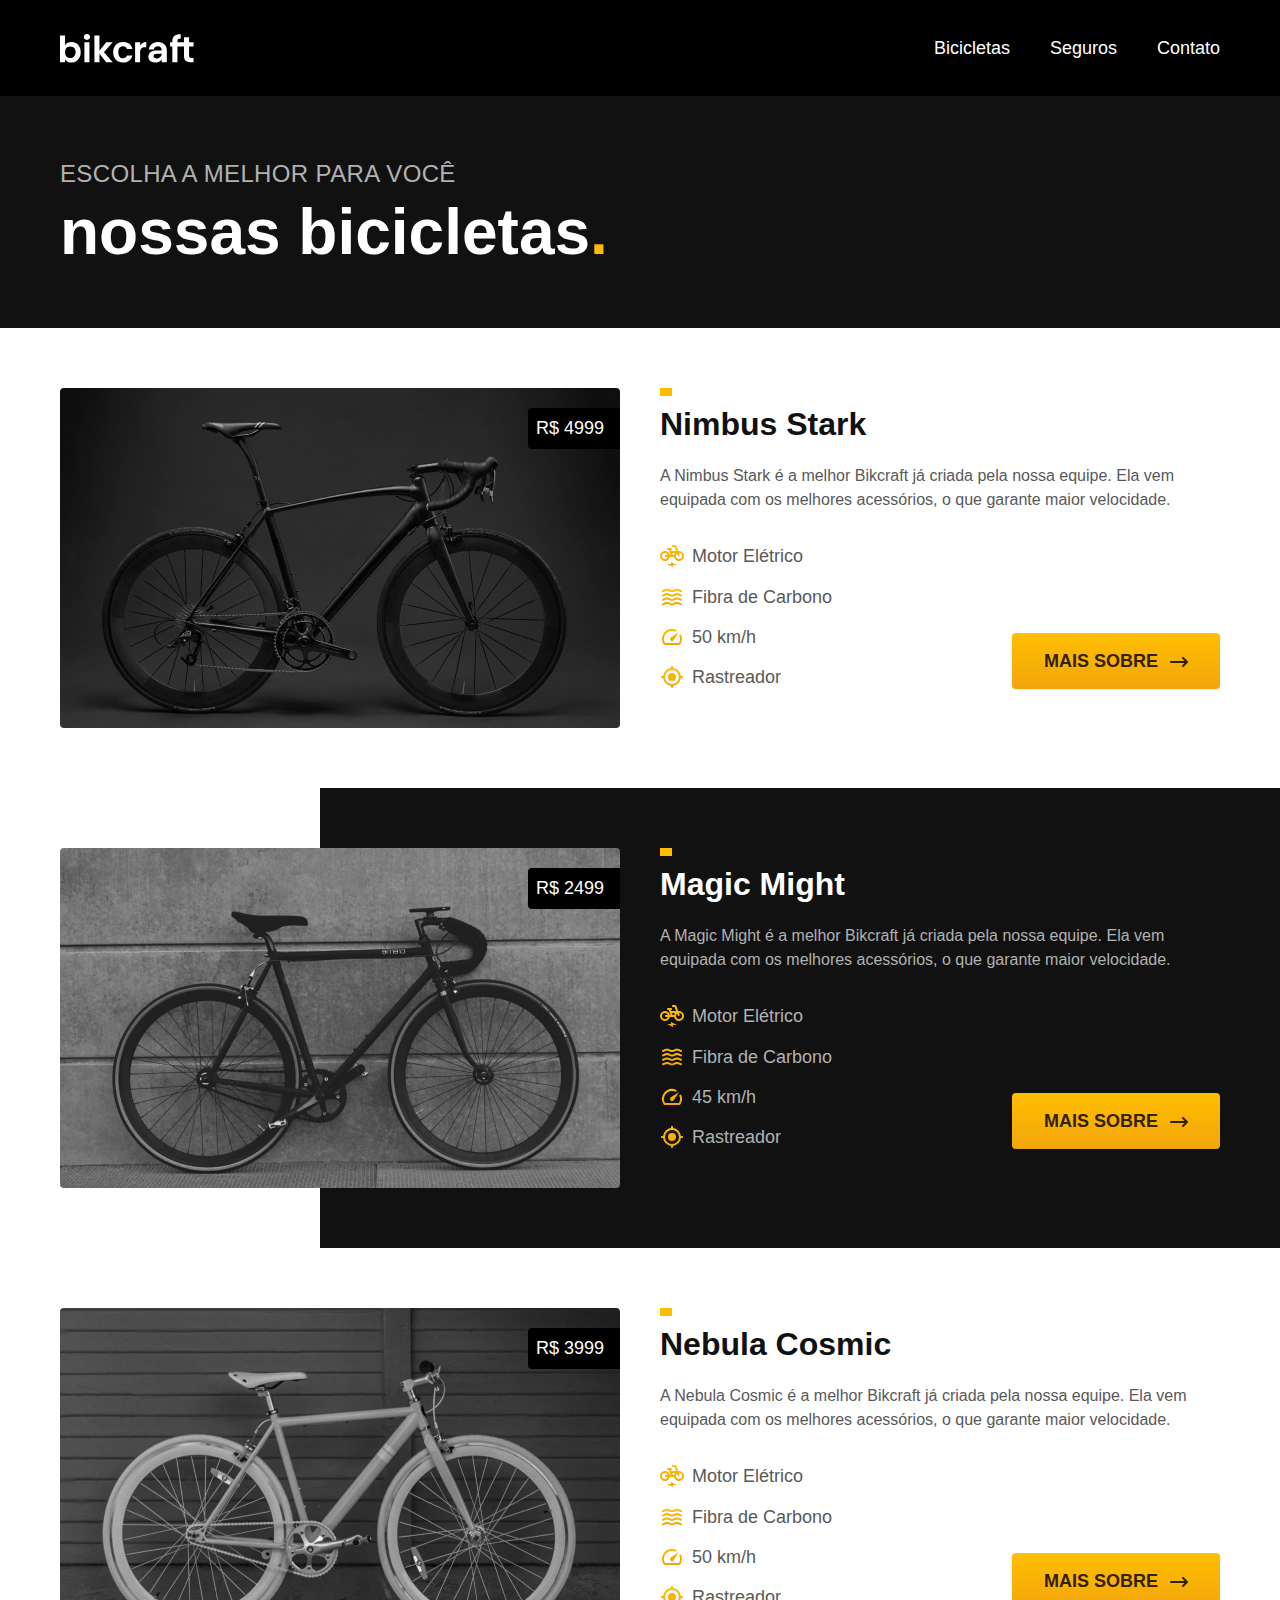
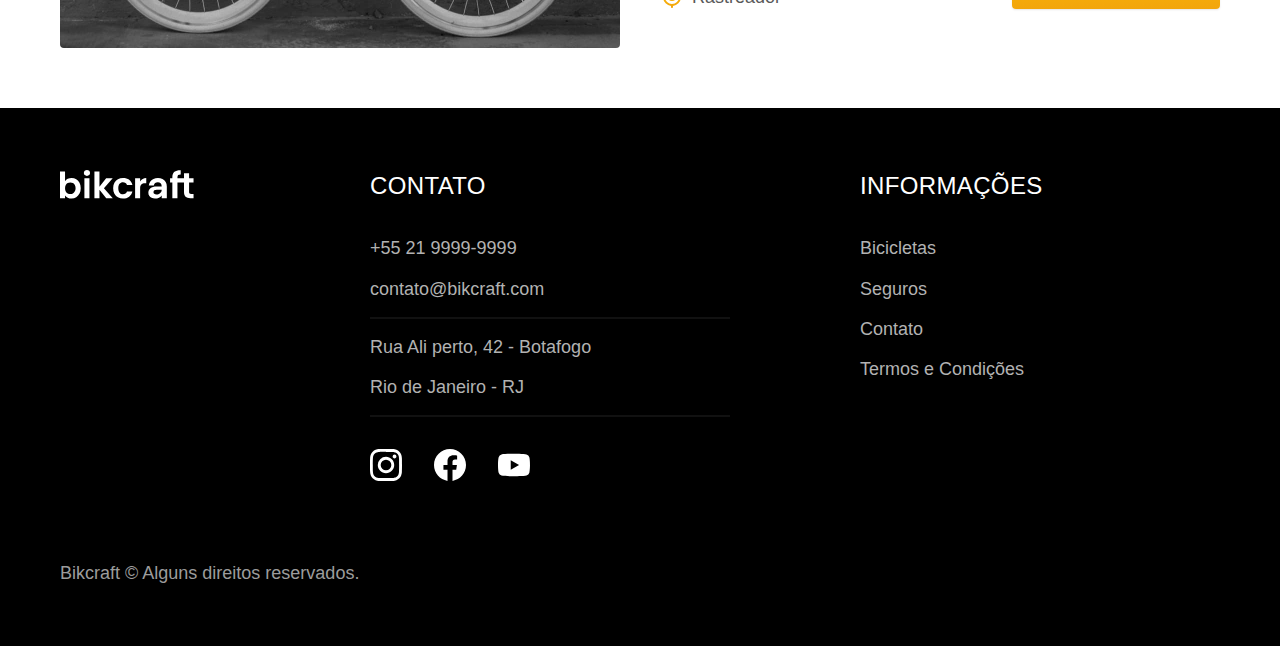
==== bicicletas.html @ 6d32ccbc "pag. Bicicletas" ====
<!DOCTYPE html>
<html lang="pt-br">

<head>
  <meta charset="UTF-8">
  <meta name="viewport" content="width=device-width, initial-scale=1.0">
  <title>Bicicletas - Bikcraft</title>
  <meta name="description" content="Termos e Condições.">

  <link rel="stylesheet" href="./css/style.css">

  <!-- <link rel="preconnect" href="https://fonts.googleapis.com">
  <link rel="preconnect" href="https://fonts.gstatic.com" crossorigin>
  <link href="https://fonts.googleapis.com/css2?family=Merriweather:ital,wght@1,900&family=Poppins:wght@500;600&family=Roboto:wght@400;500&display=swap" rel="stylesheet"> -->
</head>

<body id="bicicletas">
  <header class="header-bg">
    <div class="header container">
      <a href="./">
        <img src="./img/bikcraft.svg" alt="Bikcraft">
      </a>

      <nav aria-label="primaria">
        <ul class="header-menu font-1-m cor-0">
          <li><a href="./bicicletas.html">Bicicletas</a></li>
          <li><a href="./seguros.html">Seguros</a></li>
          <li><a href="./contato.html">Contato</a></li>
        </ul>
      </nav>
    </div>
  </header>

  <main>
    <div class="titulo-bg">
      <div class="titulo container">
        <p class="font-2-l-b cor-5">Escolha a melhor para você</p>
        <h1 class="font-1-xxl cor-0">nossas bicicletas<span class="cor-p1">.</span></h1>
      </div>
    </div>

      <div class="bicicletas container">
        <div class="bicicletas-imagem">
          <img src="./img/bicicletas/nimbus.jpg" alt="Bicicleta preta">
          <span class="font-2-m cor-0">R$ 4999</span>
        </div>
        <div class="bicicletas-conteudo">
          <h2 class="font-1-xl">Nimbus Stark</h2>
          <p class="font-2-s cor-8">A Nimbus Stark é a melhor Bikcraft já criada pela nossa equipe. Ela vem equipada com os melhores acessórios, o que garante maior velocidade.</p>
          <ul class="font-1-m cor-8">
            <li><img src="./img/icones/eletrica.svg" alt=""><span>Motor Elétrico</span></li>
            <li><img src="./img/icones/carbono.svg" alt=""><span>Fibra de Carbono</span></li>
            <li><img src="./img/icones/velocidade.svg" alt=""><span>50 km/h</span></li>
            <li><img src="./img/icones/rastreador.svg" alt=""><span>Rastreador</span></li>
          </ul>
          <a class="botao seta" href="./bicicletas/nimbus.html">Mais Sobre</a>
        </div>
      </div>

    <div class="bicicletas-bg">
      <div class="bicicletas container">
        <div class="bicicletas-imagem">
          <img src="./img/bicicletas/magic.jpg" alt="Bicicleta preta">
          <span class="font-2-m cor-0">R$ 2499</span>
        </div>
        <div class="bicicletas-conteudo">
          <h2 class="font-1-xl cor-0">Magic Might</h2>
          <p class="font-2-s cor-5">A Magic Might é a melhor Bikcraft já criada pela nossa equipe. Ela vem equipada com os melhores acessórios, o que garante maior velocidade.</p>
          <ul class="font-1-m cor-5">
            <li><img src="./img/icones/eletrica.svg" alt=""><span>Motor Elétrico</span></li>
            <li><img src="./img/icones/carbono.svg" alt=""><span>Fibra de Carbono</span></li>
            <li><img src="./img/icones/velocidade.svg" alt=""><span>45 km/h</span></li>
            <li><img src="./img/icones/rastreador.svg" alt=""><span>Rastreador</span></li>
          </ul>
          <a class="botao seta" href="./bicicletas/magic.html">Mais Sobre</a>
        </div>
      </div>
    </div>

      <div class="bicicletas container">
        <div class="bicicletas-imagem">
          <img src="./img/bicicletas/nebula.jpg" alt="Bicicleta preta">
          <span class="font-2-m cor-0">R$ 3999</span>
        </div>
        <div class="bicicletas-conteudo">
          <h2 class="font-1-xl">Nebula Cosmic</h2>
          <p class="font-2-s cor-8">A Nebula Cosmic é a melhor Bikcraft já criada pela nossa equipe. Ela vem equipada com os melhores acessórios, o que garante maior velocidade.</p>
          <ul class="font-1-m cor-8">
            <li><img src="./img/icones/eletrica.svg" alt=""><span>Motor Elétrico</span></li>
            <li><img src="./img/icones/carbono.svg" alt=""><span>Fibra de Carbono</span></li>
            <li><img src="./img/icones/velocidade.svg" alt=""><span>50 km/h</span></li>
            <li><img src="./img/icones/rastreador.svg" alt=""><span>Rastreador</span></li>
          </ul>
          <a class="botao seta" href="./bicicletas/nebula.html">Mais Sobre</a>
        </div>
      </div>
  </main>

  <footer class="footer-bg">
    <div class="footer container">
      <img src="./img/bikcraft.svg" alt="Bikcraft">
      <div class="footer-contato">
        <h3 class="font-2-l-b cor-0">Contato</h3>
        <ul class="font-2-m cor-5">
          <li><a href="tel:+5521999999999">+55 21 9999-9999</a></li>
          <li><a href="mailto:contato@bikcraft.com">contato@bikcraft.com</a></li>
          <li>Rua Ali perto, 42 - Botafogo</li>
          <li>Rio de Janeiro - RJ</li>
        </ul>
        <div class="footer-redes">
          <a href="./">
            <img src="./img/redes/instagram.svg" alt="Instagram">
          </a>
          <a href="./">
            <img src="./img/redes/facebook.svg" alt="Facebook">
          </a>
          <a href="./">
            <img src="./img/redes/youtube.svg" alt="Youtube">
          </a>
        </div>
      </div>
      <div class="footer-informacoes">
        <h3 class="font-2-l-b cor-0">Informações</h3>
        <nav>
          <ul class="font-1-m cor-5">
            <li><a href="./bicicletas.html">Bicicletas</a></li>
            <li><a href="./seguros.html">Seguros</a></li>
            <li><a href="./contato.html">Contato</a></li>
            <li><a href="./termos.html">Termos e Condições</a></li>
          </ul>
        </nav>
      </div>
      <p class="footer-copy font-2-m cor-6">Bikcraft © Alguns direitos reservados.</p>
    </div>
  </footer>
---- css/style.css ----
@import "./global/global.css";
@import "./utilidades/tipografia.css";
@import "./utilidades/cores.css";

@import "./global/header.css";
@import "./global/footer.css";


/* Utilidades */
@import "./utilidades/componentes.css";

/* Home*/
@import "./home/introducao.css";
@import "./home/tecnologia.css";
@import "./home/parceiros.css";
@import "./home/depoimento.css";



/* bicicletas*/
 @import "./bicicletas/bicicletas-lista.css";
 @import "./bicicletas/bicicletas.css";

/* seguros*/
@import "./seguros/seguros.css";

/* Termos*/
@import "./termos/termos.css";
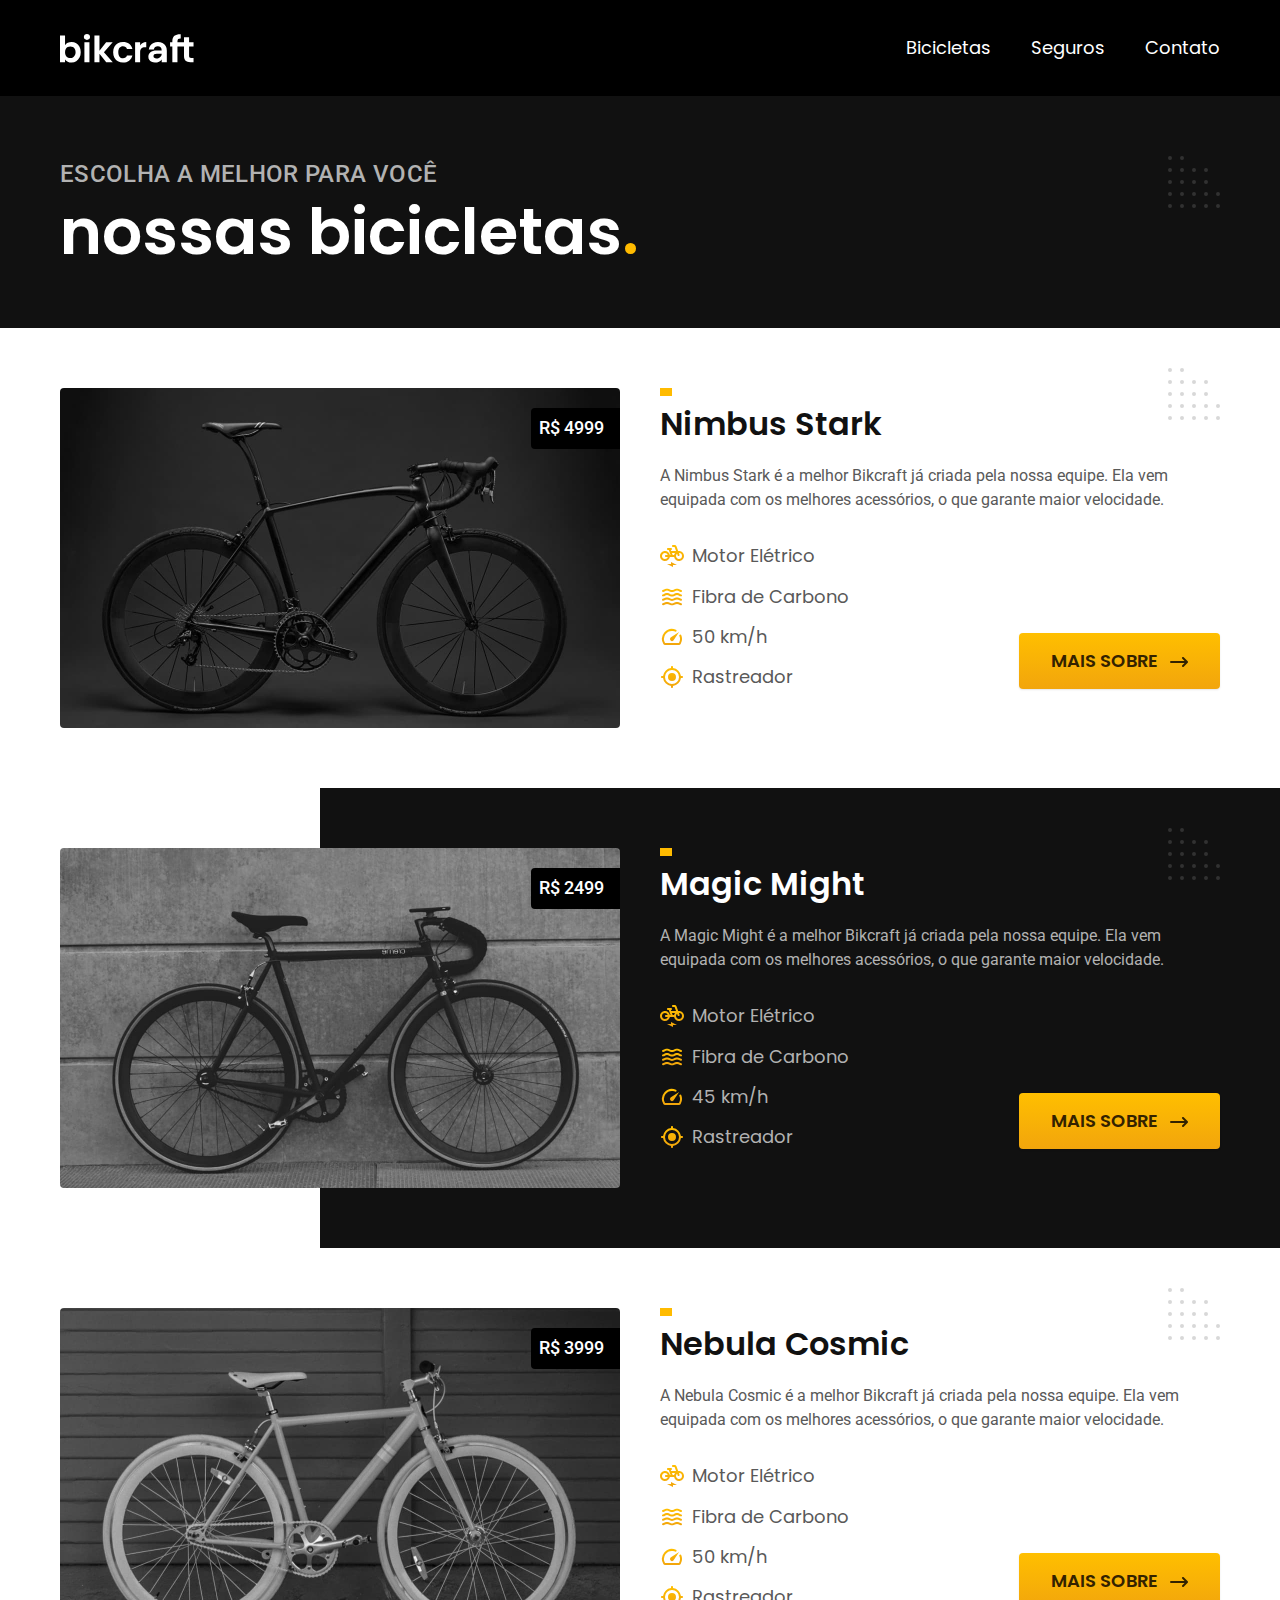
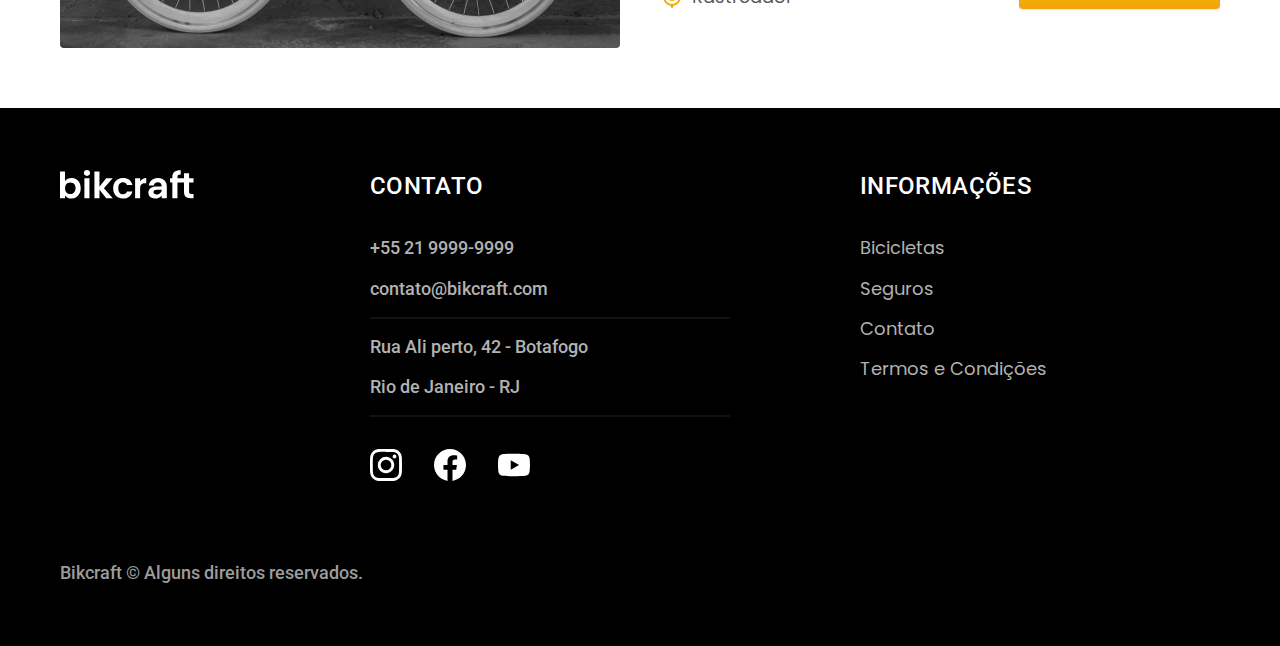
==== commit 9c618668: "otimizações" ====
--- a/bicicletas.html
+++ b/bicicletas.html
@@ -7,11 +7,12 @@
   <title>Bicicletas - Bikcraft</title>
   <meta name="description" content="Termos e Condições.">
 
+  <link rel="preload" href="./css/style.css" as="style">
   <link rel="stylesheet" href="./css/style.css">
 
-  <!-- <link rel="preconnect" href="https://fonts.googleapis.com">
+  <link rel="preconnect" href="https://fonts.googleapis.com">
   <link rel="preconnect" href="https://fonts.gstatic.com" crossorigin>
-  <link href="https://fonts.googleapis.com/css2?family=Merriweather:ital,wght@1,900&family=Poppins:wght@500;600&family=Roboto:wght@400;500&display=swap" rel="stylesheet"> -->
+  <link href="https://fonts.googleapis.com/css2?family=Merriweather:ital,wght@1,900&family=Poppins:wght@500;600&family=Roboto:wght@400;500&display=swap" rel="stylesheet">
 </head>
 
 <body id="bicicletas">
@@ -39,23 +40,23 @@
       </div>
     </div>
 
-      <div class="bicicletas container">
-        <div class="bicicletas-imagem">
-          <img src="./img/bicicletas/nimbus.jpg" alt="Bicicleta preta">
-          <span class="font-2-m cor-0">R$ 4999</span>
-        </div>
-        <div class="bicicletas-conteudo">
-          <h2 class="font-1-xl">Nimbus Stark</h2>
-          <p class="font-2-s cor-8">A Nimbus Stark é a melhor Bikcraft já criada pela nossa equipe. Ela vem equipada com os melhores acessórios, o que garante maior velocidade.</p>
-          <ul class="font-1-m cor-8">
-            <li><img src="./img/icones/eletrica.svg" alt=""><span>Motor Elétrico</span></li>
-            <li><img src="./img/icones/carbono.svg" alt=""><span>Fibra de Carbono</span></li>
-            <li><img src="./img/icones/velocidade.svg" alt=""><span>50 km/h</span></li>
-            <li><img src="./img/icones/rastreador.svg" alt=""><span>Rastreador</span></li>
-          </ul>
-          <a class="botao seta" href="./bicicletas/nimbus.html">Mais Sobre</a>
-        </div>
+    <div class="bicicletas container">
+      <div class="bicicletas-imagem">
+        <img src="./img/bicicletas/nimbus.jpg" alt="Bicicleta preta">
+        <span class="font-2-m cor-0">R$ 4999</span>
       </div>
+      <div class="bicicletas-conteudo">
+        <h2 class="font-1-xl">Nimbus Stark</h2>
+        <p class="font-2-s cor-8">A Nimbus Stark é a melhor Bikcraft já criada pela nossa equipe. Ela vem equipada com os melhores acessórios, o que garante maior velocidade.</p>
+        <ul class="font-1-m cor-8">
+          <li><img src="./img/icones/eletrica.svg" alt=""><span>Motor Elétrico</span></li>
+          <li><img src="./img/icones/carbono.svg" alt=""><span>Fibra de Carbono</span></li>
+          <li><img src="./img/icones/velocidade.svg" alt=""><span>50 km/h</span></li>
+          <li><img src="./img/icones/rastreador.svg" alt=""><span>Rastreador</span></li>
+        </ul>
+        <a class="botao seta" href="./bicicletas/nimbus.html">Mais Sobre</a>
+      </div>
+    </div>
 
     <div class="bicicletas-bg">
       <div class="bicicletas container">
@@ -77,23 +78,23 @@
       </div>
     </div>
 
-      <div class="bicicletas container">
-        <div class="bicicletas-imagem">
-          <img src="./img/bicicletas/nebula.jpg" alt="Bicicleta preta">
-          <span class="font-2-m cor-0">R$ 3999</span>
-        </div>
-        <div class="bicicletas-conteudo">
-          <h2 class="font-1-xl">Nebula Cosmic</h2>
-          <p class="font-2-s cor-8">A Nebula Cosmic é a melhor Bikcraft já criada pela nossa equipe. Ela vem equipada com os melhores acessórios, o que garante maior velocidade.</p>
-          <ul class="font-1-m cor-8">
-            <li><img src="./img/icones/eletrica.svg" alt=""><span>Motor Elétrico</span></li>
-            <li><img src="./img/icones/carbono.svg" alt=""><span>Fibra de Carbono</span></li>
-            <li><img src="./img/icones/velocidade.svg" alt=""><span>50 km/h</span></li>
-            <li><img src="./img/icones/rastreador.svg" alt=""><span>Rastreador</span></li>
-          </ul>
-          <a class="botao seta" href="./bicicletas/nebula.html">Mais Sobre</a>
-        </div>
+    <div class="bicicletas container">
+      <div class="bicicletas-imagem">
+        <img src="./img/bicicletas/nebula.jpg" alt="Bicicleta preta">
+        <span class="font-2-m cor-0">R$ 3999</span>
       </div>
+      <div class="bicicletas-conteudo">
+        <h2 class="font-1-xl">Nebula Cosmic</h2>
+        <p class="font-2-s cor-8">A Nebula Cosmic é a melhor Bikcraft já criada pela nossa equipe. Ela vem equipada com os melhores acessórios, o que garante maior velocidade.</p>
+        <ul class="font-1-m cor-8">
+          <li><img src="./img/icones/eletrica.svg" alt=""><span>Motor Elétrico</span></li>
+          <li><img src="./img/icones/carbono.svg" alt=""><span>Fibra de Carbono</span></li>
+          <li><img src="./img/icones/velocidade.svg" alt=""><span>50 km/h</span></li>
+          <li><img src="./img/icones/rastreador.svg" alt=""><span>Rastreador</span></li>
+        </ul>
+        <a class="botao seta" href="./bicicletas/nebula.html">Mais Sobre</a>
+      </div>
+    </div>
   </main>
 
   <footer class="footer-bg">
--- a/css/style.css
+++ b/css/style.css
@@ -8,6 +8,8 @@
 
 /* Utilidades */
 @import "./utilidades/componentes.css";
+@import "./utilidades/formulario.css";
+
 
 /* Home*/
 @import "./home/introducao.css";
@@ -15,14 +17,28 @@
 @import "./home/parceiros.css";
 @import "./home/depoimento.css";
 
-
-
 /* bicicletas*/
  @import "./bicicletas/bicicletas-lista.css";
  @import "./bicicletas/bicicletas.css";
 
+/* bicicleta*/ 
+@import "./bicicleta/bicicleta.css";
+@import "./bicicleta/seguro.css";
+
+
 /* seguros*/
 @import "./seguros/seguros.css";
+@import "./seguros/vantagens.css";
+@import "./seguros/perguntas.css";
+
+
+/* contato*/
+@import "./contato/contato.css";
+@import "./contato/lojas.css";
+
+
+/* orçamento*/
+@import "./orcamento/orcamento.css";
 
 /* Termos*/
 @import "./termos/termos.css";--- a/css/style.css
+++ b/css/style.css
@@ -8,6 +8,8 @@
 
 /* Utilidades */
 @import "./utilidades/componentes.css";
+@import "./utilidades/formulario.css";
+
 
 /* Home*/
 @import "./home/introducao.css";
@@ -15,14 +17,28 @@
 @import "./home/parceiros.css";
 @import "./home/depoimento.css";
 
-
-
 /* bicicletas*/
  @import "./bicicletas/bicicletas-lista.css";
  @import "./bicicletas/bicicletas.css";
 
+/* bicicleta*/ 
+@import "./bicicleta/bicicleta.css";
+@import "./bicicleta/seguro.css";
+
+
 /* seguros*/
 @import "./seguros/seguros.css";
+@import "./seguros/vantagens.css";
+@import "./seguros/perguntas.css";
+
+
+/* contato*/
+@import "./contato/contato.css";
+@import "./contato/lojas.css";
+
+
+/* orçamento*/
+@import "./orcamento/orcamento.css";
 
 /* Termos*/
 @import "./termos/termos.css";